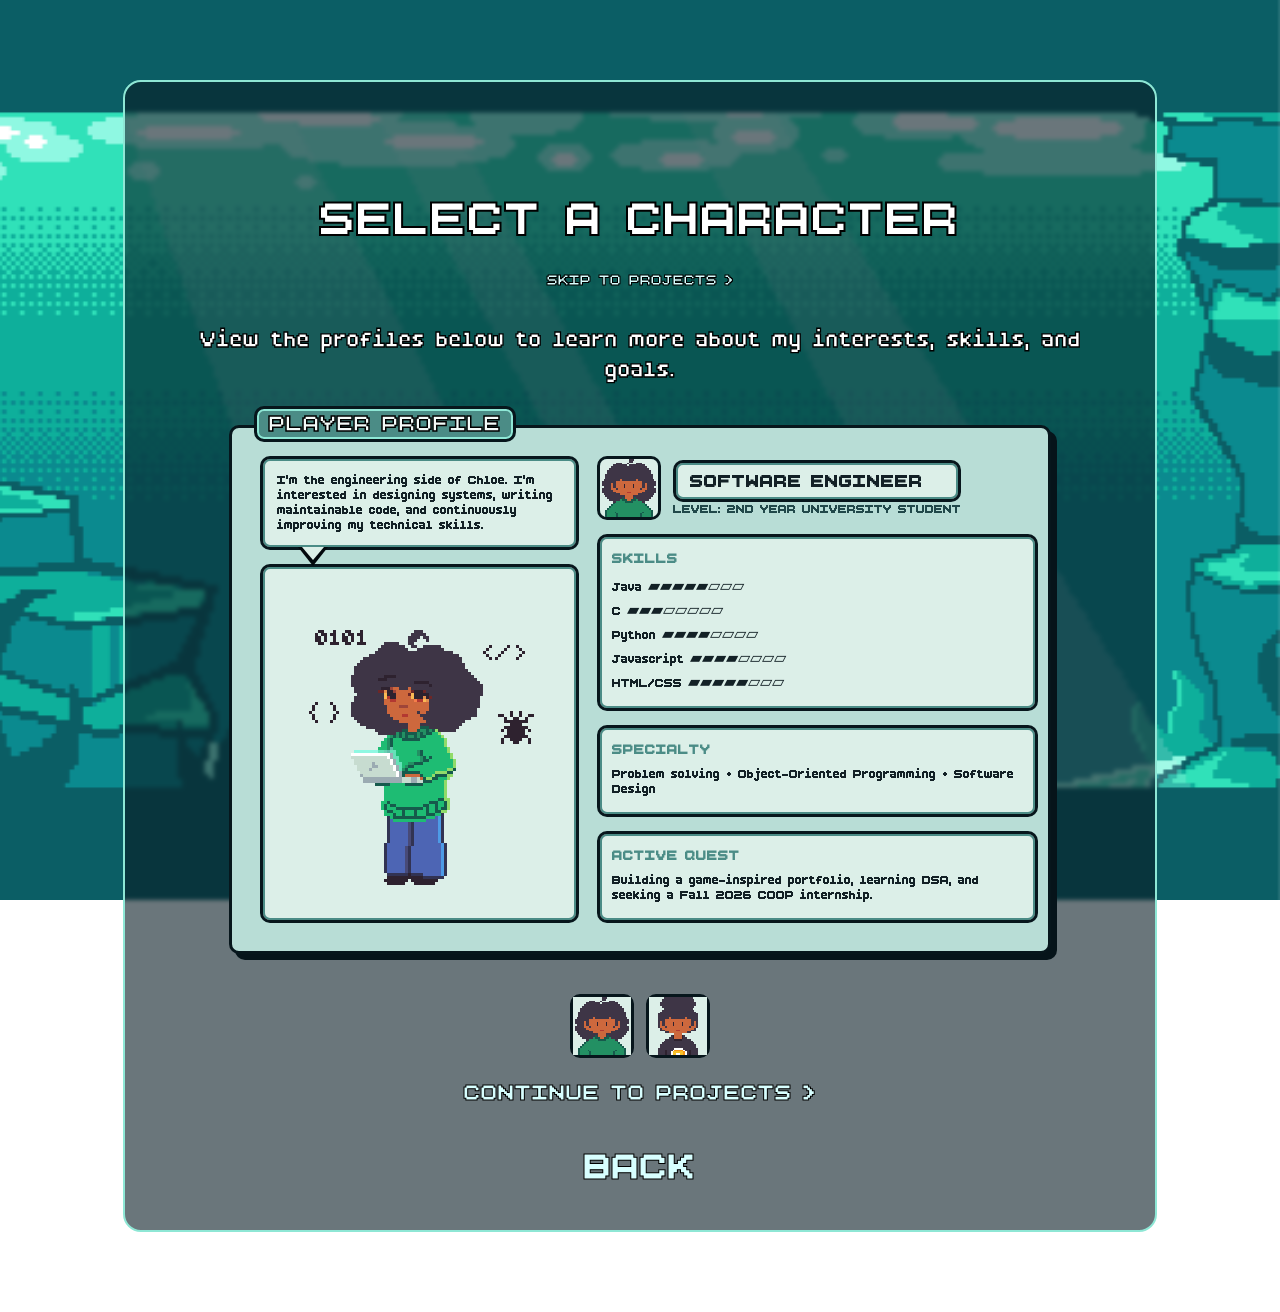
==== aboutme.html @ 9d3fc6a2 "Add files via upload" ====
<!DOCTYPE html>
<html lang="eng">
    <head>
        <title>About Me</title>
        <link rel="stylesheet" href="style.css">
    </head>
    <body>
      
        <img id="background" src="artnanims/aquarium_nofish.gif">

        <main class="ui-window">
          <div class="instructions">
            <p class="page-title">SELECT A CHARACTER</p>

            <div class="buttons">
              <a href="projects.html" style="font-size: 20px; margin-top: 0px; margin-bottom: 15px" >SKIP TO PROJECTS > </a>
            </div>

            <p id="text">
              View the profiles below to learn more about my interests, skills, and goals.
            </p>
          </div>

          <section class="profile-panel">
            <div class="panel-title">PLAYER PROFILE</div>

            <div class="profile-grid">
              <div class="left-zone">
                <div class="speech-bubble" id="speechText">
                  I'm the engineering side of Chloe. I'm interested in designing systems, writing maintainable code, and continuously improving my technical skills.
                </div>

                <div class="character-stage">
                  <img id="characterSprite" src="artnanims/swe-char.gif" alt="Programmer character">
                </div>
              </div>

              <div class="right-zone">

                <div class="identity-row">
                  <img id="smallIcon" src="artnanims/swe-icon.png" alt="" class="small-profile-icon">

                  <div>
                    <div class="name-box" id="characterName">SOFTWARE ENGINEER</div>
                    <p class="level" id="characterLevel">LEVEL: 2ND YEAR UNIVERSITY STUDENT</p>
                  </div>
                </div>
                      

                <div class="info-block" id="skillsBlock">
                  <h3>SKILLS</h3>
                  <p>Java <span>▰▰▰▰▰▱▱▱</span></p>
                  <p>C <span>▰▰▰▱▱▱▱▱</span></p>
                  <p>Python <span>▰▰▰▰▱▱▱▱</span></p>
                  <p>Javascript <span>▰▰▰▰▱▱▱▱</span></p>
                  <p>HTML/CSS <span>▰▰▰▰▰▱▱▱</span></p>
                </div>

                <div class="info-block" id="specialtyBlock">
                  <h3>SPECIALTY</h3>
                  <p>Problem solving • Object-Oriented Programming • Software Design</p>
                </div>

                <div class="info-block" id="questBlock">
                  <h3>ACTIVE QUEST</h3>
                  <p>Building a game-inspired portfolio, learning DSA, and seeking a Fall 2026 COOP internship.</p>
                </div>
              </div>
            </div>
          </section>

            <div class="character-select">
              <button onclick="selectCharacter('programmer')">
                <img src="artnanims/swe-icon.png" alt="Programmer">
              </button>

              <button onclick="selectCharacter('gamedev')">
                <img src="artnanims/gamedev-icon.png" alt="Game Developer">
              </button>
            </div>

            <div class="buttons">
              <a href="projects.html" style="font-size: 30px; margin-top: 0px; margin-bottom: 15px" >CONTINUE TO PROJECTS > </a>
            </div>
          </div>
        
            </section> 

        

            <div class="buttons">
                <a href="index.html" style="font-size: 50px;">BACK</a>
            </div>

        </main>
        
        
    
        


      <script src="script.js"></script>
    </body>
</html>
---- style.css ----
.menu { /*MENU TITLE SHADOW*/
    color: #d8ffff;

    text-shadow:
        -2px 0 #14516a,
         2px 0 #14516a,
         0 -2px #14516a,
         0  2px #14516a,
        -2px -2px #14516a,
         2px -2px #14516a,
        -2px  2px #14516a,
         2px  2px #14516a,

         5px 5px 0 #082534;
}

/*BACKGROUND ANIM*/
#background { 
    position: fixed;

    top: 0;
    left: 0;

    width: 100vw;
    height: 100vh;

    object-fit: cover;

    

    z-index: -1;
}

/*MAIN TITLE PLACEMENT & FONT*/
#overlay {
    position: absolute; 

    top: 40%;
    left: 50%;

    transform: translate(-50%, -50%); /**/

    text-align: center;

    /*color: rgb(150, 87, 147);*/
    color: white;

    font-family: "BoldPixels", sans-serif;
    
    
}

body {
    margin: 0;
    overflow-x: hidden;
    overflow-y: auto;
}

/*MENU INTERFACE*/
.ui-window{

    width:min(950px,90vw);

    margin: 80px auto;

    padding:40px;

    background:rgba(5,20,35,.55);

    border:2px solid #7fd6f5;

    border-radius:18px;

    backdrop-filter: blur(2px);

    font-family: "BoldPixels";

}

/*PAGE TITLE*/
.page-title{

    margin-bottom: 0px; 
    font-size: 65px;
    font-family: "BoldPixels", sans-serif;
    font-size: 65px;
    color:white;
    -webkit-text-stroke: 2px black; 
    text-align: center;
}


/*IMPORTED FONTS*/
@font-face {
    font-family: "BoldPixels";
    src: url("fonts/BoldsPixels.ttf") format("truetype");
}

@font-face {
    font-family: "Pixelta";
    src: url("fonts/Pixelta.ttf") format("truetype");
}

@font-face {
    font-family: "StarCrush";
    src: url("fonts/Star\ Crush.ttf") format("truetype");
}


#menutitle{
    font-size: 110px;
    margin-bottom: 0px;
    -webkit-text-stroke: 2.5px rgb(0, 22, 20) ; 
}

#menusub{
    font-size: 25px; 
    /*padding-top: 0%;*/
    margin-top: 0px;
    border-width: 0px;
    margin-bottom: 5px;
    -webkit-text-stroke: 1px black; 
}

/*STYLE FOR REGULAR TEXT (NONE TITLE)*/
#text{
    font-family: "BoldPixels", sans-serif;
    color:white;
    -webkit-text-stroke: 1.3px black; 
    font-size: 25px;
    margin: 20px;
    text-align: center; 
    font-size: 30px;
}

/*BUTTON STYLIZATION */
.buttons {
    text-align: center;
    margin-top: 20px;
    display: flex;
    flex-direction: column;
    gap: 10px;
    -webkit-text-stroke: 1px black;  /*outline*/
   
    
    
}

.buttons a {
    color:#d8ffff;
    text-decoration: none;

    cursor: pointer;

    
    transition: transform 0.1s ease, opacity 0.10s ease;
}

.buttons a:hover {
    transform: scale(1.1);
    opacity: 0.8;
}

.level-panel, .profile-panel {
  position: relative;
  width: min(760px, 90vw);
  margin: 40px auto;
  padding: 28px;
  border: 3px solid #F4F1DE;
  background: #88b3ad  /*rgba(5, 20, 35, 0.55)*/;
  box-shadow: 6px 6px 3px 4px #061b28;
  border-radius: 10px;
}

.level-bg{
  position:relative;
  object-fit: cover;
  
}


.profile-grid {
  display: grid;
  grid-template-columns: 42% 58%;
  gap: 18px;
  align-items: stretch;
  
}

.left-zone,
.right-zone {
  display: flex;
  flex-direction: column;
  gap: 14px;
}

.character-stage {
  flex: 1;
  min-height: 260px;
}

.speech-bubble,
.character-stage,
.name-box,
.info-block {
  background: #DCEFE8;
  border: 3px solid #02080c;
  box-shadow: inset 0 0 0 2px #4B8C86;
  border-radius: 10px;
}


.speech-bubble {
  position: relative;
  padding: 14px;
}


.speech-bubble::before {
  content: "";
  position: absolute;
  left: 35px;
  bottom: -19px;
  border-left: 15px solid transparent;
  border-right: 15px solid transparent;
  border-top: 19px solid #02080c;
}


.speech-bubble::after {
  content: "";
  position: absolute;
  left: 39px;
  bottom: -13px;
  border-left: 11px solid transparent;
  border-right: 11px solid transparent;
  border-top: 13px solid #DCEFE8;
}


.character-stage {
  display: flex;
  justify-content: center;
  align-items: center;
}


.character-stage img {
  image-rendering: pixelated;
  border-radius: 10px;
}


.name-box {
  align-self: flex-start;
  padding: 6px 14px;
  color: #132126;
  font-size: 24px;
  border-radius: 10px;
}


.level {
  margin: 0;
  color: #132126;
}


.info-block {
  padding: 12px;
}


.info-block h3 {
  margin: 0 0 8px 0;
  color: #4B8C86;
}


.info-block p {
  margin: 5px 0;
  color: #132126;
}


.identity-row {
  display: flex;
  align-items: center;
  gap: 12px;
}


.small-profile-icon {
  width: 58px;
  height: 58px;
  border: 3px solid #02080c;
  box-shadow: inset 0 0 0 2px #8EE7D5;
  image-rendering: pixelated;
  background: #4B8C86;
  border-radius: 10px;
}


.panel-title {
  position: absolute;
  top: -22px;
  left: 22px;
  padding: 0 12px;
  color: #F4FBF9;
  font-family: "BoldPixels", sans-serif;
  font-size: 30px;
  -webkit-text-stroke: 1.5px black;
  background: #4B8C86;
  border:3px solid #07161C;
  border-radius: 10px;
  box-shadow:inset 0 0 0 2px #8EE7D5;
}


.character-select {
  display: flex;
  gap: 12px;
  justify-content: center;
  margin-top: 16px;
}


.level-panel button, .character-select button {
  width: 64px;
  height: 64px;
  padding: 0;

  background: #4B8C86;
  border: 3px solid #02080c;
  box-shadow: inset 0 0 0 2px #8EE7D5;

  cursor: pointer;
  image-rendering: pixelated;
  border-radius: 10px;
}


.character-select button img {
  width: 100%;
  height: 100%;
  object-fit: cover;
  image-rendering: pixelated;
  transition: filter 0.15s ease, transform 0.15s ease;
}


.character-select button:hover img {
  filter: brightness(1.35);
  transform: translateY(-2px);
}





.project-name {
  position: absolute;
  top: 18px;

  padding: 8px 18px;
  background: white;
  border: 3px solid #02080c;
  box-shadow: inset 0 0 0 2px #386A63;

  color: black;
  font-family: "BoldPixels", sans-serif;
}

.level-animal {
  height: 120px;
  image-rendering: pixelated;
}

.arrow {
  font-family: "BoldPixels", sans-serif;
  font-size: 50px;
  color: white;
  background: none;
  border: none;
  cursor: pointer;
}

.arrow:hover {
  transform: scale(1.15);
}

.level-path {
  position: absolute;
  bottom: 35px;

  display: flex;
  align-items: center;
  gap: 10px;
}



.select-level {
  display: block;
  margin: 20px auto;
}

.level-interface {
  width: min(850px, 90vw);
  margin: 30px auto;
  padding: 24px;

  background: #B8DDD6;
  border: 3px solid #07161C;
  box-shadow: 6px 6px 0 #061b28;
  border-radius: 12px;
}

.level-screen {
  position: relative;
  height: 420px;
  overflow: hidden;

  border: 3px solid #02080c;
  box-shadow: inset 0 0 0 2px #4B8C86;
  border-radius: 10px;

  background: #061f2f;
}

.level-bg {
  position: absolute;
  inset: 0;

  width: 100%;
  height: 100%;

  object-fit: cover;
  image-rendering: pixelated;

  z-index: 0;
}

.project-name {
  position: absolute;
  top: 24px;
  left: 50%;
  transform: translateX(-50%);

  padding: 8px 24px;

  background: #DCEFE8;
  border: 3px solid #07161C;
  box-shadow: inset 0 0 0 2px #488c86;
  border-radius: 8px;

  

  color: #07161C;
  font-family: "BoldPixels", sans-serif;
  font-size: 26px;
  text-align: center;

  z-index: 2;
}

.level-slots {
  position: absolute;
  left: 50%;
  bottom: 55px;
  transform: translateX(-50%);

  display: grid;
  grid-template-columns: 1fr 1fr 1fr;
  gap: 55px;

  width: 75%;
  z-index: 2;
}

.level-slot {
  display: flex;
  flex-direction: column;
  align-items: center;
  justify-content: end;

  min-height: 230px;

  color: #F4FBF9;
  font-family: "BoldPixels", sans-serif;
  text-align: center;
}

.level-slot.empty {
  visibility: hidden;
}

.level-animal {
  height: 95px;
  image-rendering: pixelated;
  margin-bottom: 25px;
}

.level-slot.current .level-animal {
  animation: bob 1.2s infinite ease-in-out;
}

@keyframes bob {
  0%, 100% {
    transform: translateY(0);
  }

  50% {
    transform: translateY(-6px);
  }
}

.level-dot {
  width: 20px;
  height: 20px;

  border-radius: 50%;
  border: 3px solid #DCEFE8;
  background: #DCEFE8;

  margin-bottom: 6px;
}

.level-slot.current .level-dot {
  background: #4B8C86;
}

.level-label {
  font-size: 18px;
  -webkit-text-stroke: 1px black;
}

.level-controls {
  display: flex;
  grid-template-columns: 1fr auto 1fr;
  align-items: center;
  justify-content: center;
  gap: 20px;
  

  margin-top: 18px;
}

.level-controls button {
  font-family: "BoldPixels", sans-serif;
  font-size: 34px;

  color: #07161C;
  background: none;
  border: none;

 
  cursor: pointer;
}

#prevBtn {
  justify-self: start;
}

#selectBtn {
  justify-self: center;
  font-size: 32px;
}

#nextBtn {
  justify-self: end;
}

.level-controls button:hover:not(:disabled) {
  transform: scale(1.1);
  opacity: 0.85;
}

.level-controls button:disabled {
  opacity: 0.35;
  cursor: default;
}

.level-animal {
  width: 80px;
  height: 80px;

  object-fit: contain;
  image-rendering: pixelated;

  margin-bottom: 28px;
}

.level-path {
  position: absolute;

  bottom: 98.5px;

  left: 50%;

  transform: translateX(-50%);

  width: 90%;

  display: flex;

  justify-content: center;

  align-items: center;

  gap: 18px;
}

.path {
  height: 4px;

  width: 230px;

  background: #DCEFE8;
}

.level-label {
  margin-top: 10px;

  color: #F4FBF9;

  font-family: "BoldPixels";

  font-size: 18px;

  -webkit-text-stroke: 1px black;

  text-align: center;
}

.level-path-image {
  position: absolute;

  left: 50%;
  bottom: 88px;

  transform: translateX(-50%);

  width: 76%;
  height: auto;

  image-rendering: pixelated;

  z-index: 1;
}
/*PROJECTS*/

body{
    background-image:url(...);
    background-size:cover;
}

.project-container{

    width:min(1000px,90vw);

    margin:70px auto;

}

.project-section{

    margin:70px 0;

}

.section-card{

    background:rgba(5,20,35,.65);

    border:3px solid #7fd6f5;

    box-shadow:6px 6px 0 #061b28;

    border-radius:12px;

    padding:28px;

    backdrop-filter:blur(2px);

}

.media{

    border:3px solid #7fd6f5;

    border-radius:10px;

    overflow:hidden;

}

.media img{

    width:100%;

    display:block;

}

.content-row{

    display:grid;

    grid-template-columns:1fr 1fr;

    gap:24px;

    align-items:center;

}

.project-page{

    width:min(1100px,90vw);

    margin:80px auto;

    display:flex;
    flex-direction:column;

    gap:60px;

}

.hero{

    text-align:center;
    

}

.hero img{

    width:80%;

    margin-top:30px;

    border:3px solid #02080c;

    box-shadow:inset 0 0 0 2px #7fd6f5;

    border-radius:12px;

}

.section{

    background:rgba(5,20,35,.55);

    border:3px solid #02080c;

    box-shadow:inset 0 0 0 2px #7fd6f5;

    border-radius:12px;

    padding:30px;

}

.feature-row{

    display:grid;

    grid-template-columns:1fr 1fr;

    gap:35px;

    align-items:center;

    margin-top:40px;

}

.feature-row.reverse img{

    order:2;

}

.feature-row img{

    width:100%;

    border-radius:10px;

    border:3px solid #02080c;

    box-shadow:inset 0 0 0 2px #7fd6f5;

}

.project-nav{

    display:flex;

    justify-content:space-between;

    margin-bottom:50px;

    text-decoration: none;

}


/* PROFILE PANEL */
.profile-panel{
    background:#F2F3EE;
    border:3px solid #07161A;
    box-shadow:6px 6px 0 #06141A;
}

/* UI WINDOW */
.ui-window{
    background: rgba(7,28,36,.60);
    border:2px solid #8EE7D5;
}

/* PROFILE PANEL */
.profile-panel{
    background:#B8DDD6;
    border:3px solid #07161C;
    box-shadow:6px 6px 0 #06141A;
}

/* INNER BOXES */
.speech-bubble,
.character-stage,
.name-box,
.info-block,
.small-profile-icon,
.character-select button{
    background:#DCEFE8;
    border:3px solid #07161C;
    box-shadow:inset 0 0 0 2px #4B8C86;
}

.info-block h3{
    color:#4B8C86;
}

.speech-bubble,
.info-block p,
.name-box{
    color:#132126;
}

.level{
    color:#21484A;
}
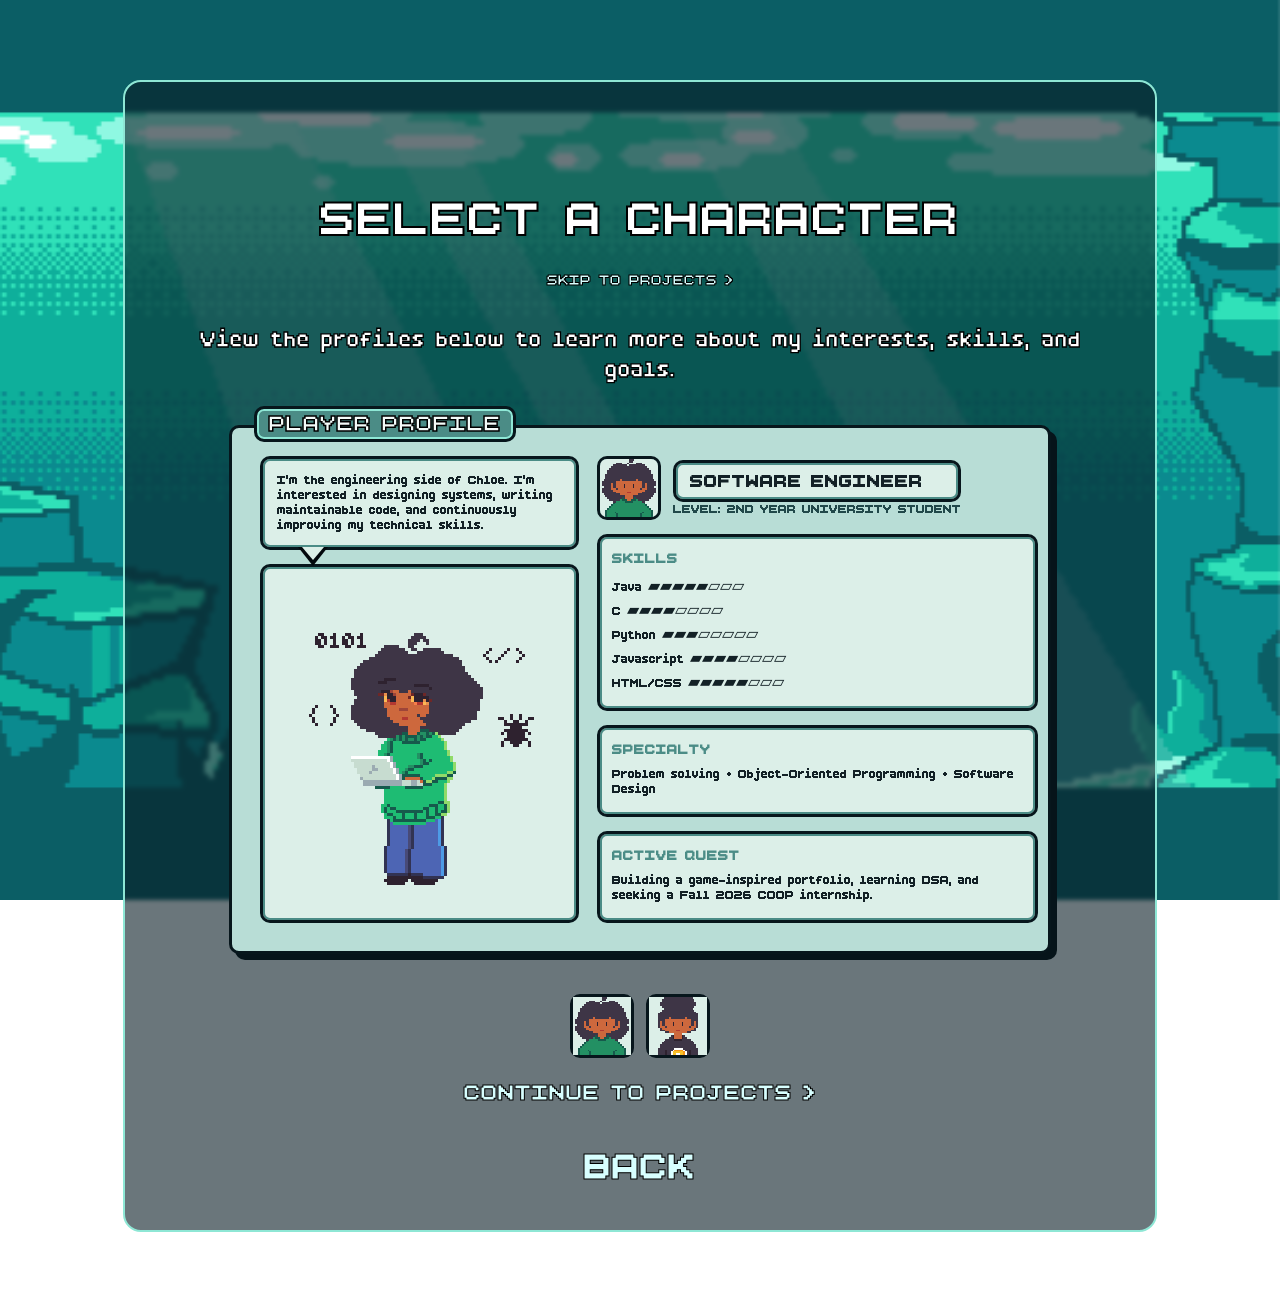
==== commit d3531f77: "Add files via upload" ====
--- a/aboutme.html
+++ b/aboutme.html
@@ -50,8 +50,8 @@
                 <div class="info-block" id="skillsBlock">
                   <h3>SKILLS</h3>
                   <p>Java <span>▰▰▰▰▰▱▱▱</span></p>
-                  <p>C <span>▰▰▰▱▱▱▱▱</span></p>
-                  <p>Python <span>▰▰▰▰▱▱▱▱</span></p>
+                  <p>C <span>▰▰▰▰▱▱▱▱</span></p>
+                  <p>Python <span>▰▰▰▱▱▱▱▱</span></p>
                   <p>Javascript <span>▰▰▰▰▱▱▱▱</span></p>
                   <p>HTML/CSS <span>▰▰▰▰▰▱▱▱</span></p>
                 </div>
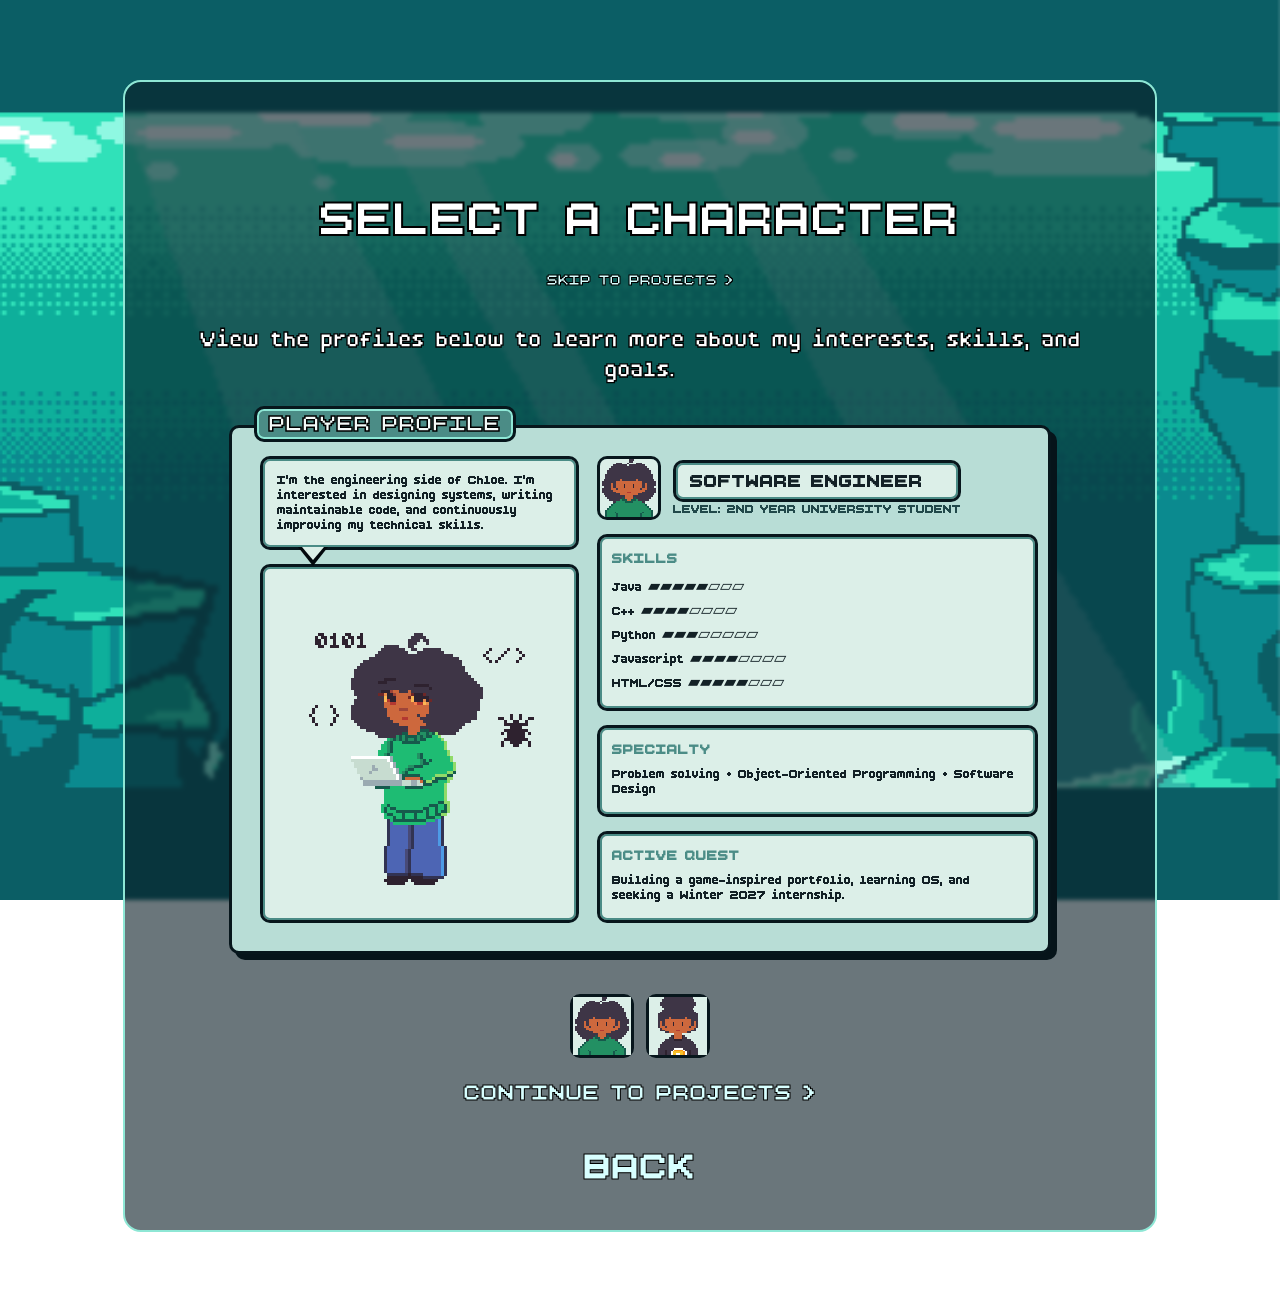
==== commit 8aab820e: "Update aboutme.html" ====
--- a/aboutme.html
+++ b/aboutme.html
@@ -50,7 +50,7 @@
                 <div class="info-block" id="skillsBlock">
                   <h3>SKILLS</h3>
                   <p>Java <span>▰▰▰▰▰▱▱▱</span></p>
-                  <p>C <span>▰▰▰▰▱▱▱▱</span></p>
+                  <p>C++ <span>▰▰▰▰▱▱▱▱</span></p>
                   <p>Python <span>▰▰▰▱▱▱▱▱</span></p>
                   <p>Javascript <span>▰▰▰▰▱▱▱▱</span></p>
                   <p>HTML/CSS <span>▰▰▰▰▰▱▱▱</span></p>
@@ -63,7 +63,7 @@
 
                 <div class="info-block" id="questBlock">
                   <h3>ACTIVE QUEST</h3>
-                  <p>Building a game-inspired portfolio, learning DSA, and seeking a Fall 2026 COOP internship.</p>
+                  <p>Building a game-inspired portfolio, learning OS, and seeking a Winter 2027 internship.</p>
                 </div>
               </div>
             </div>
@@ -101,4 +101,4 @@
 
       <script src="script.js"></script>
     </body>
-</html>+</html>
